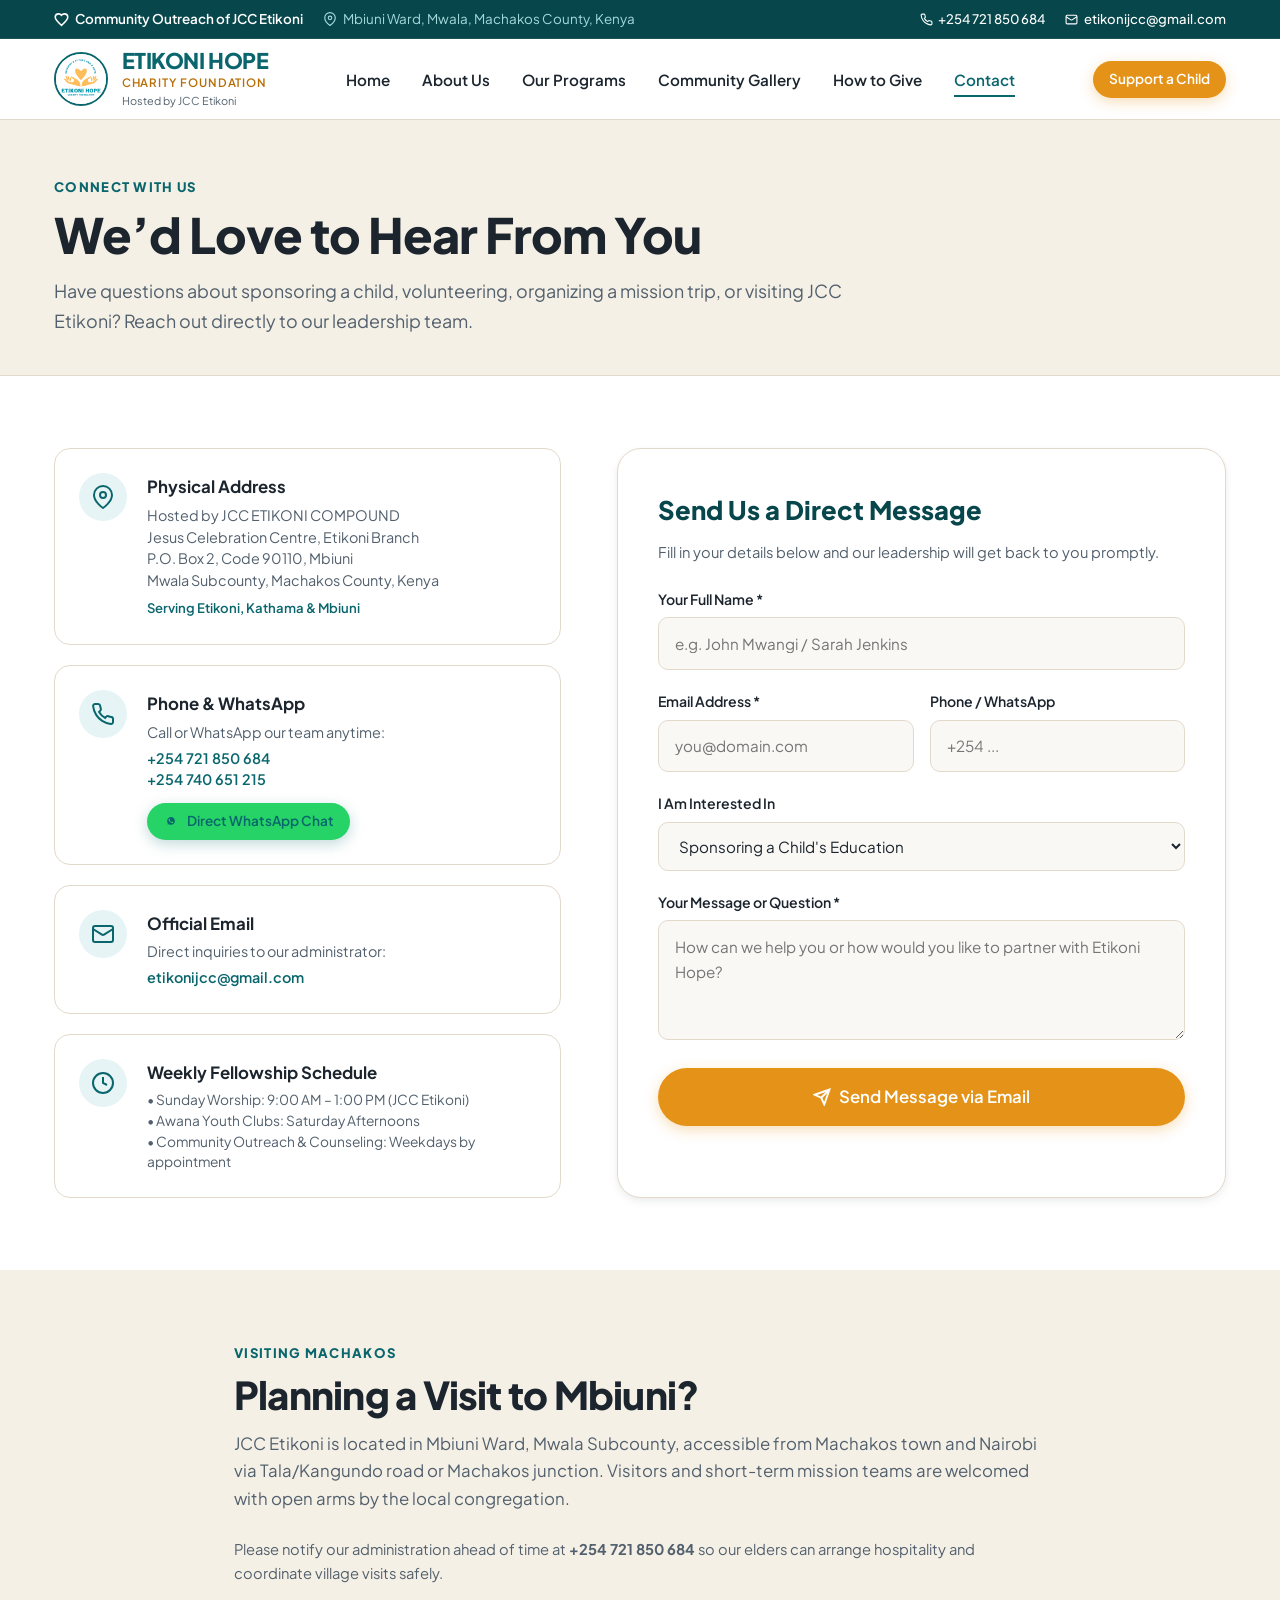
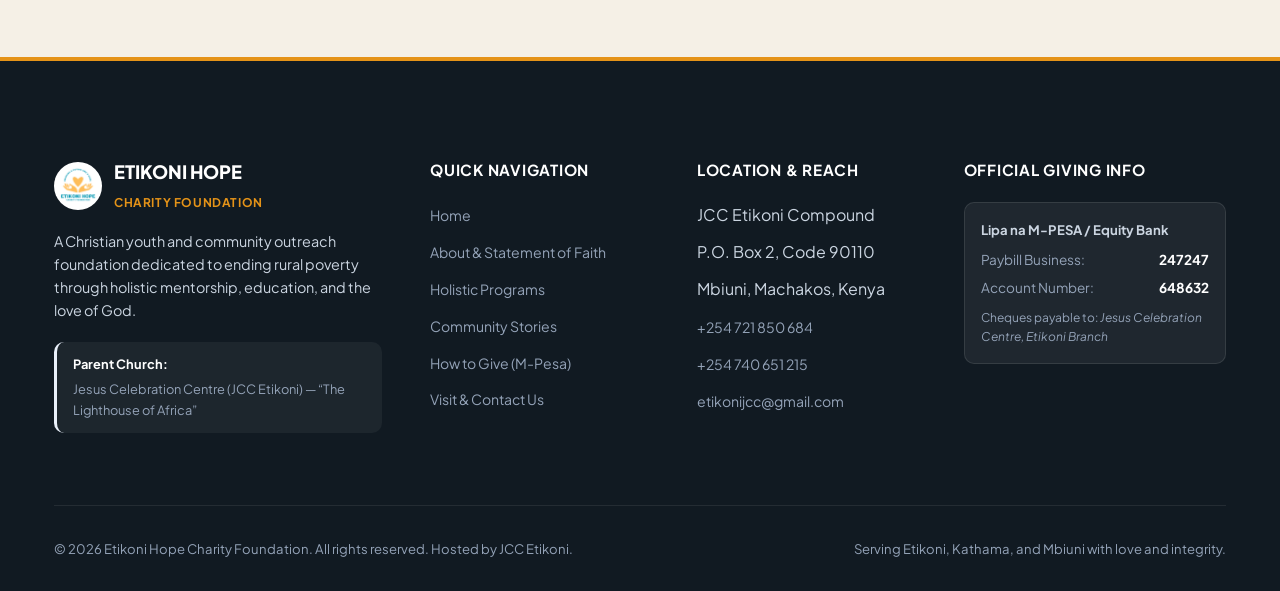
==== contact.html @ 02f0107c "Initial complete static website for Etikoni Hope Charity Foundation" ====
<!DOCTYPE html>
<html lang="en">
<head>
  <meta charset="UTF-8">
  <meta name="viewport" content="width=device-width, initial-scale=1.0">
  <title>Contact & Visit Us | Etikoni Hope Charity Foundation</title>
  <meta name="description" content="Get in touch with Etikoni Hope Charity Foundation and JCC Etikoni in Mbiuni, Machakos, Kenya. Call +254 721 850 684 or visit our church compound in Mwala.">
  <link rel="preconnect" href="https://fonts.googleapis.com">
  <link rel="preconnect" href="https://fonts.gstatic.com" crossorigin>
  <link href="https://fonts.googleapis.com/css2?family=Newsreader:ital,opsz,wght@0,6..72,400;0,6..72,600;1,6..72,400&family=Plus+Jakarta+Sans:wght@400;500;600;700;800&display=swap" rel="stylesheet">
  <link rel="stylesheet" href="assets/css/styles.css">
  <link rel="icon" type="image/jpeg" href="assets/images/logo.jpg">
</head>
<body>
  <a href="#main-content" class="skip-link">Skip to main content</a>

  <!-- Top Announcement Bar -->
  <aside class="top-notice-bar" aria-label="Quick contact and community notice">
    <div class="container top-bar-inner">
      <div class="top-bar-left">
        <span class="top-bar-tag">
          <svg width="15" height="15" viewBox="0 0 24 24" fill="none" stroke="currentColor" stroke-width="2.5"><path d="M12 21.35l-1.45-1.32C5.4 15.36 2 12.28 2 8.5 2 5.42 4.42 3 7.5 3c1.74 0 3.41.81 4.5 2.09C13.09 3.81 14.76 3 16.5 3 19.58 3 22 5.42 22 8.5c0 3.78-3.4 6.86-8.55 11.54L12 21.35z"/></svg>
          Community Outreach of JCC Etikoni
        </span>
        <span class="top-bar-location">
          <svg width="14" height="14" viewBox="0 0 24 24" fill="none" stroke="currentColor" stroke-width="2"><path d="M21 10c0 7-9 13-9 13s-9-6-9-13a9 9 0 0 1 18 0z"/><circle cx="12" cy="10" r="3"/></svg>
          Mbiuni Ward, Mwala, Machakos County, Kenya
        </span>
      </div>
      <div class="top-bar-contacts">
        <a href="tel:+254721850684" class="top-contact-link">
          <svg width="13" height="13" viewBox="0 0 24 24" fill="none" stroke="currentColor" stroke-width="2"><path d="M22 16.92v3a2 2 0 0 1-2.18 2 19.79 19.79 0 0 1-8.63-3.07 19.5 19.5 0 0 1-6-6 19.79 19.79 0 0 1-3.07-8.67A2 2 0 0 1 4.11 2h3a2 2 0 0 1 2 1.72 12.84 12.84 0 0 0 .7 2.81 2 2 0 0 1-.45 2.11L8.09 9.91a16 16 0 0 0 6 6l1.27-1.27a2 2 0 0 1 2.11-.45 12.84 12.84 0 0 0 2.81.7A2 2 0 0 1 22 16.92z"/></svg>
          +254 721 850 684
        </a>
        <a href="mailto:etikonijcc@gmail.com" class="top-contact-link">
          <svg width="13" height="13" viewBox="0 0 24 24" fill="none" stroke="currentColor" stroke-width="2"><rect x="2" y="4" width="20" height="16" rx="2"/><path d="m22 7-8.97 5.7a1.94 1.94 0 0 1-2.06 0L2 7"/></svg>
          etikonijcc@gmail.com
        </a>
      </div>
    </div>
  </aside>

  <!-- Main Navigation -->
  <header class="site-header">
    <div class="container nav-container">
      <a href="index.html" class="brand-wrapper" aria-label="Etikoni Hope Home">
        <img src="assets/images/logo.jpg" alt="Etikoni Hope Charity Foundation Logo" class="brand-logo-img">
        <div class="brand-text-block">
          <span class="brand-name">Etikoni Hope</span>
          <span class="brand-tagline">Charity Foundation</span>
          <span class="brand-subchurch">Hosted by JCC Etikoni</span>
        </div>
      </a>

      <nav class="nav-menu" aria-label="Main Navigation">
        <a href="index.html" class="nav-link">Home</a>
        <a href="about.html" class="nav-link">About Us</a>
        <a href="programs.html" class="nav-link">Our Programs</a>
        <a href="gallery.html" class="nav-link">Community Gallery</a>
        <a href="donate.html" class="nav-link">How to Give</a>
        <a href="contact.html" class="nav-link active">Contact</a>
      </nav>

      <div class="nav-actions">
        <a href="donate.html" class="btn btn-accent btn-sm">Support a Child</a>
        <button class="mobile-toggle" aria-expanded="false" aria-label="Toggle navigation menu">
          <svg width="24" height="24" viewBox="0 0 24 24" fill="none" stroke="currentColor" stroke-width="2.5" stroke-linecap="round"><line x1="3" y1="12" x2="21" y2="12"></line><line x1="3" y1="6" x2="21" y2="6"></line><line x1="3" y1="18" x2="21" y2="18"></line></svg>
        </button>
      </div>
    </div>
  </header>

  <main id="main-content">
    <section class="section section-bg-warm" style="padding: 3.5rem 0 2.5rem; border-bottom: 1px solid var(--color-border);">
      <div class="container">
        <span class="section-subtitle">Connect With Us</span>
        <h1 class="section-title" style="font-size:clamp(2.2rem, 3.8vw, 3.2rem);">
          We’d Love to Hear From You
        </h1>
        <p class="section-description" style="max-width: 820px; font-size:1.12rem;">
          Have questions about sponsoring a child, volunteering, organizing a mission trip, or visiting JCC Etikoni? Reach out directly to our leadership team.
        </p>
      </div>
    </section>

    <!-- Contact Info & Form Grid -->
    <section class="section section-bg-white">
      <div class="container">
        <div class="contact-layout-grid">
          <div class="contact-card-list">
            <div class="contact-info-card">
              <div class="contact-icon-bubble">
                <svg width="24" height="24" viewBox="0 0 24 24" fill="none" stroke="currentColor" stroke-width="2"><path d="M21 10c0 7-9 13-9 13s-9-6-9-13a9 9 0 0 1 18 0z"/><circle cx="12" cy="10" r="3"/></svg>
              </div>
              <div>
                <strong>Physical Address</strong>
                <p>
                  Hosted by JCC ETIKONI COMPOUND<br>
                  Jesus Celebration Centre, Etikoni Branch<br>
                  P.O. Box 2, Code 90110, Mbiuni<br>
                  Mwala Subcounty, Machakos County, Kenya
                </p>
                <span style="font-size:0.82rem; color:var(--color-primary); font-weight:600; display:inline-block; margin-top:0.35rem;">
                  Serving Etikoni, Kathama & Mbiuni
                </span>
              </div>
            </div>

            <div class="contact-info-card">
              <div class="contact-icon-bubble">
                <svg width="24" height="24" viewBox="0 0 24 24" fill="none" stroke="currentColor" stroke-width="2"><path d="M22 16.92v3a2 2 0 0 1-2.18 2 19.79 19.79 0 0 1-8.63-3.07 19.5 19.5 0 0 1-6-6 19.79 19.79 0 0 1-3.07-8.67A2 2 0 0 1 4.11 2h3a2 2 0 0 1 2 1.72 12.84 12.84 0 0 0 .7 2.81 2 2 0 0 1-.45 2.11L8.09 9.91a16 16 0 0 0 6 6l1.27-1.27a2 2 0 0 1 2.11-.45 12.84 12.84 0 0 0 2.81.7A2 2 0 0 1 22 16.92z"/></svg>
              </div>
              <div>
                <strong>Phone & WhatsApp</strong>
                <p>Call or WhatsApp our team anytime:</p>
                <p style="margin-top:0.25rem;">
                  <a href="tel:+254721850684">+254 721 850 684</a><br>
                  <a href="tel:+254740651215">+254 740 651 215</a>
                </p>
                <div style="margin-top:0.75rem;">
                  <a href="https://wa.me/254721850684?text=Hello%20Etikoni%20Hope%2C%20I%20would%20like%20to%20learn%20more%20about%20your%20community%20programs." target="_blank" rel="noopener noreferrer" class="btn btn-primary btn-sm" style="background:#25D366; border-color:#25D366;">
                    <svg width="16" height="16" viewBox="0 0 24 24" fill="currentColor"><path d="M12.031 6.172c-3.181 0-5.767 2.586-5.768 5.766-.001 1.298.38 2.27 1.019 3.287l-.582 2.128 2.182-.573c.978.58 1.911.928 3.145.929 3.178 0 5.767-2.587 5.768-5.766.001-3.187-2.575-5.77-5.764-5.771zm3.392 8.244c-.144.405-.837.774-1.17.824-.312.045-.694.062-2.125-.536-1.748-.73-2.883-2.508-2.97-2.624-.088-.115-.708-.941-.708-1.795 0-.854.448-1.274.607-1.448.16-.175.348-.219.465-.219.116 0 .233.001.335.006.107.005.25-.041.391.298.144.348.494 1.202.537 1.29.044.088.073.19.015.305-.058.115-.088.19-.175.29-.088.102-.185.228-.264.306-.088.088-.18.184-.078.36.103.175.457.755.981 1.222.674.601 1.242.787 1.417.874.175.088.277.073.38-.044.102-.116.438-.51.554-.686.117-.175.234-.146.395-.088.16.058 1.02.481 1.196.568.175.088.291.131.335.205.044.072.044.42-.1.825z"/></svg>
                    Direct WhatsApp Chat
                  </a>
                </div>
              </div>
            </div>

            <div class="contact-info-card">
              <div class="contact-icon-bubble">
                <svg width="24" height="24" viewBox="0 0 24 24" fill="none" stroke="currentColor" stroke-width="2"><rect x="2" y="4" width="20" height="16" rx="2"/><path d="m22 7-8.97 5.7a1.94 1.94 0 0 1-2.06 0L2 7"/></svg>
              </div>
              <div>
                <strong>Official Email</strong>
                <p>Direct inquiries to our administrator:</p>
                <p style="margin-top:0.25rem;">
                  <a href="mailto:etikonijcc@gmail.com">etikonijcc@gmail.com</a>
                </p>
              </div>
            </div>

            <div class="contact-info-card">
              <div class="contact-icon-bubble">
                <svg width="24" height="24" viewBox="0 0 24 24" fill="none" stroke="currentColor" stroke-width="2"><circle cx="12" cy="12" r="10"/><polyline points="12 6 12 12 16 14"/></svg>
              </div>
              <div>
                <strong>Weekly Fellowship Schedule</strong>
                <p style="font-size:0.86rem; color:var(--color-text-muted);">
                  • Sunday Worship: 9:00 AM – 1:00 PM (JCC Etikoni)<br>
                  • Awana Youth Clubs: Saturday Afternoons<br>
                  • Community Outreach & Counseling: Weekdays by appointment
                </p>
              </div>
            </div>
          </div>

          <div class="contact-form-box">
            <h2 style="font-size:1.6rem; font-weight:800; color:var(--color-primary-dark); margin-bottom:0.5rem;">
              Send Us a Direct Message
            </h2>
            <p style="font-size:0.92rem; color:var(--color-text-muted); margin-bottom:1.5rem;">
              Fill in your details below and our leadership will get back to you promptly.
            </p>

            <form action="mailto:etikonijcc@gmail.com" method="POST" enctype="text/plain">
              <div class="form-group">
                <label for="contact-name" class="form-label">Your Full Name *</label>
                <input type="text" id="contact-name" name="name" class="form-input" placeholder="e.g. John Mwangi / Sarah Jenkins" required>
              </div>

              <div class="form-group" style="display:grid; grid-template-columns:1fr 1fr; gap:1rem;">
                <div>
                  <label for="contact-email" class="form-label">Email Address *</label>
                  <input type="email" id="contact-email" name="email" class="form-input" placeholder="you@domain.com" required>
                </div>
                <div>
                  <label for="contact-phone" class="form-label">Phone / WhatsApp</label>
                  <input type="tel" id="contact-phone" name="phone" class="form-input" placeholder="+254 ...">
                </div>
              </div>

              <div class="form-group">
                <label for="contact-interest" class="form-label">I Am Interested In</label>
                <select id="contact-interest" name="interest" class="form-select">
                  <option value="Sponsoring a Child">Sponsoring a Child's Education</option>
                  <option value="Volunteering">Volunteering / Mentorship</option>
                  <option value="Church Partnership">Church / Mission Partnership</option>
                  <option value="Food & Health Relief">Food Relief & Healthcare Support</option>
                  <option value="General Inquiry">General Inquiry</option>
                </select>
              </div>

              <div class="form-group">
                <label for="contact-message" class="form-label">Your Message or Question *</label>
                <textarea id="contact-message" name="message" class="form-textarea" placeholder="How can we help you or how would you like to partner with Etikoni Hope?" required></textarea>
              </div>

              <button type="submit" class="btn btn-accent btn-lg" style="width:100%;">
                <svg width="18" height="18" viewBox="0 0 24 24" fill="none" stroke="currentColor" stroke-width="2.5"><line x1="22" y1="2" x2="11" y2="13"></line><polygon points="22 2 15 22 11 13 2 9 22 2"></polygon></svg>
                Send Message via Email
              </button>
            </form>
          </div>
        </div>
      </div>
    </section>

    <section class="section section-bg-warm">
      <div class="container container-narrow text-center">
        <span class="section-subtitle">Visiting Machakos</span>
        <h2 class="section-title">Planning a Visit to Mbiuni?</h2>
        <p class="section-description" style="margin-bottom:1.5rem;">
          JCC Etikoni is located in Mbiuni Ward, Mwala Subcounty, accessible from Machakos town and Nairobi via Tala/Kangundo road or Machakos junction. Visitors and short-term mission teams are welcomed with open arms by the local congregation.
        </p>
        <p style="font-size:0.92rem; color:var(--color-text-muted);">
          Please notify our administration ahead of time at <strong>+254 721 850 684</strong> so our elders can arrange hospitality and coordinate village visits safely.
        </p>
      </div>
    </section>
  </main>

  <footer class="site-footer">
    <div class="container">
      <div class="footer-grid">
        <div class="footer-brand">
          <div style="display:flex; align-items:center; gap:0.75rem; margin-bottom:1rem;">
            <img src="assets/images/logo.jpg" alt="Etikoni Hope" style="width:48px; height:48px; border-radius:50%; background:#fff; padding:2px;">
            <div>
              <h4 style="margin:0; font-size:1.15rem; color:#fff;">Etikoni Hope</h4>
              <span style="font-size:0.75rem; color:var(--color-accent); text-transform:uppercase; letter-spacing:0.05em; font-weight:700;">Charity Foundation</span>
            </div>
          </div>
          <p>
            A Christian youth and community outreach foundation dedicated to ending rural poverty through holistic mentorship, education, and the love of God.
          </p>
          <div class="footer-church-note">
            <strong>Parent Church:</strong>
            Jesus Celebration Centre (JCC Etikoni) — “The Lighthouse of Africa”
          </div>
        </div>

        <div class="footer-col">
          <h5>Quick Navigation</h5>
          <ul class="footer-links">
            <li><a href="index.html">Home</a></li>
            <li><a href="about.html">About & Statement of Faith</a></li>
            <li><a href="programs.html">Holistic Programs</a></li>
            <li><a href="gallery.html">Community Stories</a></li>
            <li><a href="donate.html">How to Give (M-Pesa)</a></li>
            <li><a href="contact.html">Visit & Contact Us</a></li>
          </ul>
        </div>

        <div class="footer-col">
          <h5>Location & Reach</h5>
          <ul class="footer-links">
            <li><span style="color:#cbd5e1;">JCC Etikoni Compound</span></li>
            <li><span style="color:#cbd5e1;">P.O. Box 2, Code 90110</span></li>
            <li><span style="color:#cbd5e1;">Mbiuni, Machakos, Kenya</span></li>
            <li style="margin-top:0.75rem;"><a href="tel:+254721850684">+254 721 850 684</a></li>
            <li><a href="tel:+254740651215">+254 740 651 215</a></li>
            <li><a href="mailto:etikonijcc@gmail.com">etikonijcc@gmail.com</a></li>
          </ul>
        </div>

        <div class="footer-col">
          <h5>Official Giving Info</h5>
          <div class="footer-paybill-widget">
            <p><strong>Lipa na M-PESA / Equity Bank</strong></p>
            <div class="footer-paybill-row">
              <span>Paybill Business:</span>
              <strong>247247</strong>
            </div>
            <div class="footer-paybill-row">
              <span>Account Number:</span>
              <strong>648632</strong>
            </div>
            <p style="font-size:0.75rem; color:#94a3b8; margin-top:0.5rem; margin-bottom:0;">
              Cheques payable to: <em>Jesus Celebration Centre, Etikoni Branch</em>
            </p>
          </div>
        </div>
      </div>

      <div class="footer-bottom">
        <p>&copy; 2026 Etikoni Hope Charity Foundation. All rights reserved. Hosted by JCC Etikoni.</p>
        <p>Serving Etikoni, Kathama, and Mbiuni with love and integrity.</p>
      </div>
    </div>
  </footer>

  <script src="assets/js/main.js"></script>
</body>
</html>
---- assets/css/styles.css ----
/* ==========================================================================
   Etikoni Hope Charity Foundation - Official Stylesheet
   Rooted in community, faith, and authentic human impact
   ========================================================================== */

:root {
  /* Brand Palette - Derived from Etikoni Hope & JCC Logos */
  --color-primary: #0a666d;
  --color-primary-dark: #07474c;
  --color-primary-light: #12828a;
  --color-primary-subtle: #e6f4f5;

  --color-accent: #e59318;
  --color-accent-dark: #b86e06;
  --color-accent-light: #fef3c7;
  --color-accent-hover: #cf7c08;

  --color-church-blue: #1b4d89;
  --color-church-blue-dark: #12345e;
  --color-church-blue-light: #eaf1fb;

  --color-earth-red: #c2410c;
  --color-earth-green: #15803d;
  --color-earth-green-light: #dcfce7;

  /* Neutrals & Surfaces */
  --color-bg: #faf8f5;
  --color-surface: #ffffff;
  --color-surface-warm: #f5f0e6;
  --color-surface-hover: #f0e9dc;
  --color-border: #e3d9cb;
  --color-border-light: #efe7db;

  /* Typography Colors */
  --color-text-main: #1c252e;
  --color-text-muted: #52606d;
  --color-text-light: #7b8a99;
  --color-text-inverse: #ffffff;

  /* Typography System */
  --font-sans: 'Plus Jakarta Sans', system-ui, -apple-system, BlinkMacSystemFont, 'Segoe UI', Roboto, Helvetica, Arial, sans-serif;
  --font-serif: 'Newsreader', Georgia, Cambria, 'Times New Roman', serif;

  /* Spacing Scale */
  --space-xs: 0.25rem;
  --space-sm: 0.5rem;
  --space-md: 1rem;
  --space-lg: 1.5rem;
  --space-xl: 2rem;
  --space-2xl: 3rem;
  --space-3xl: 4.5rem;
  --space-4xl: 6rem;

  /* Border Radius */
  --radius-sm: 0.375rem;
  --radius-md: 0.625rem;
  --radius-lg: 1rem;
  --radius-xl: 1.5rem;
  --radius-full: 9999px;

  /* Elevation Shadows */
  --shadow-sm: 0 1px 2px rgba(28, 37, 46, 0.05);
  --shadow-md: 0 4px 12px -2px rgba(28, 37, 46, 0.08), 0 2px 6px -1px rgba(28, 37, 46, 0.04);
  --shadow-lg: 0 12px 24px -4px rgba(28, 37, 46, 0.1), 0 4px 10px -2px rgba(28, 37, 46, 0.05);
  --shadow-xl: 0 20px 32px -6px rgba(28, 37, 46, 0.12), 0 8px 16px -4px rgba(28, 37, 46, 0.06);

  /* Transitions */
  --transition-fast: 150ms cubic-bezier(0.4, 0, 0.2, 1);
  --transition-base: 250ms cubic-bezier(0.4, 0, 0.2, 1);
  --transition-smooth: 350ms cubic-bezier(0.16, 1, 0.3, 1);
}

/* Reset & Base Styles */
*, *::before, *::after {
  box-sizing: border-box;
  margin: 0;
  padding: 0;
}

html {
  font-size: 16px;
  scroll-behavior: smooth;
  -webkit-font-smoothing: antialiased;
  -moz-osx-font-smoothing: grayscale;
}

body {
  font-family: var(--font-sans);
  background-color: var(--color-bg);
  color: var(--color-text-main);
  line-height: 1.65;
  overflow-x: hidden;
  display: flex;
  flex-direction: column;
  min-height: 100vh;
}

img, picture, video, svg {
  display: block;
  max-width: 100%;
}

a {
  color: inherit;
  text-decoration: none;
  transition: color var(--transition-fast);
}

button, input, textarea, select {
  font: inherit;
  color: inherit;
}

button {
  cursor: pointer;
  border: none;
  background: none;
}

ul, ol {
  list-style: none;
}

/* Skip link for accessibility */
.skip-link {
  position: absolute;
  top: -100px;
  left: 1rem;
  background: var(--color-primary-dark);
  color: #fff;
  padding: 0.75rem 1.25rem;
  z-index: 9999;
  border-radius: var(--radius-sm);
  font-weight: 600;
  transition: top var(--transition-fast);
}
.skip-link:focus {
  top: 1rem;
}

/* Container */
.container {
  width: 100%;
  max-width: 1220px;
  margin-left: auto;
  margin-right: auto;
  padding-left: 1.5rem;
  padding-right: 1.5rem;
}

.container-narrow {
  max-width: 860px;
}

.container-wide {
  max-width: 1360px;
}

/* Header & Top Bar */
.top-notice-bar {
  background: var(--color-primary-dark);
  color: #d1ecee;
  font-size: 0.84rem;
  padding: 0.5rem 0;
  border-bottom: 1px solid rgba(255, 255, 255, 0.08);
}

.top-bar-inner {
  display: flex;
  justify-content: space-between;
  align-items: center;
  flex-wrap: wrap;
  gap: 0.75rem;
}

.top-bar-left {
  display: flex;
  align-items: center;
  gap: 1.25rem;
  flex-wrap: wrap;
}

.top-bar-tag {
  display: inline-flex;
  align-items: center;
  gap: 0.4rem;
  color: #fff;
  font-weight: 600;
}

.top-bar-location {
  display: inline-flex;
  align-items: center;
  gap: 0.35rem;
  color: #a4d9dc;
}

.top-bar-contacts {
  display: flex;
  align-items: center;
  gap: 1.25rem;
}

.top-contact-link {
  display: inline-flex;
  align-items: center;
  gap: 0.35rem;
  color: #fff;
  font-weight: 500;
  font-size: 0.82rem;
}
.top-contact-link:hover {
  color: var(--color-accent);
}

/* Main Navigation */
.site-header {
  position: sticky;
  top: 0;
  z-index: 1000;
  background: rgba(255, 255, 255, 0.96);
  backdrop-filter: blur(12px);
  -webkit-backdrop-filter: blur(12px);
  border-bottom: 1px solid var(--color-border);
  transition: all var(--transition-base);
}

.site-header.is-scrolled {
  box-shadow: var(--shadow-md);
}

.nav-container {
  display: flex;
  align-items: center;
  justify-content: space-between;
  height: 80px;
}

.brand-wrapper {
  display: flex;
  align-items: center;
  gap: 0.85rem;
  text-decoration: none;
}

.brand-logo-img {
  width: 54px;
  height: 54px;
  border-radius: 50%;
  object-fit: cover;
  border: 2px solid var(--color-primary);
  background: #fff;
}

.brand-text-block {
  display: flex;
  flex-direction: column;
}

.brand-name {
  font-size: 1.35rem;
  font-weight: 800;
  letter-spacing: -0.02em;
  color: var(--color-primary);
  line-height: 1.1;
  text-transform: uppercase;
}

.brand-tagline {
  font-size: 0.72rem;
  font-weight: 600;
  text-transform: uppercase;
  letter-spacing: 0.08em;
  color: var(--color-accent-dark);
}

.brand-subchurch {
  font-size: 0.68rem;
  color: var(--color-text-muted);
}

/* Nav links */
.nav-menu {
  display: flex;
  align-items: center;
  gap: 2rem;
}

.nav-link {
  font-size: 0.95rem;
  font-weight: 600;
  color: var(--color-text-main);
  position: relative;
  padding: 0.35rem 0;
  transition: color var(--transition-fast);
}

.nav-link::after {
  content: '';
  position: absolute;
  bottom: 0;
  left: 0;
  width: 0;
  height: 2px;
  background-color: var(--color-primary);
  transition: width var(--transition-base);
}

.nav-link:hover,
.nav-link.active {
  color: var(--color-primary);
}

.nav-link.active::after {
  width: 100%;
}

.nav-actions {
  display: flex;
  align-items: center;
  gap: 1rem;
}

.mobile-toggle {
  display: none;
  width: 44px;
  height: 44px;
  border-radius: var(--radius-sm);
  align-items: center;
  justify-content: center;
  color: var(--color-text-main);
  background: var(--color-surface-warm);
}

/* Buttons */
.btn {
  display: inline-flex;
  align-items: center;
  justify-content: center;
  gap: 0.5rem;
  padding: 0.75rem 1.5rem;
  font-size: 0.95rem;
  font-weight: 600;
  border-radius: var(--radius-full);
  transition: all var(--transition-fast);
  text-align: center;
  white-space: nowrap;
}

.btn-primary {
  background: var(--color-primary);
  color: #ffffff;
  box-shadow: 0 4px 14px rgba(10, 102, 109, 0.25);
}
.btn-primary:hover {
  background: var(--color-primary-dark);
  transform: translateY(-1px);
  box-shadow: 0 6px 18px rgba(10, 102, 109, 0.32);
  color: #fff;
}

.btn-accent {
  background: var(--color-accent);
  color: #ffffff;
  box-shadow: 0 4px 14px rgba(229, 147, 24, 0.3);
}
.btn-accent:hover {
  background: var(--color-accent-dark);
  transform: translateY(-1px);
  box-shadow: 0 6px 18px rgba(229, 147, 24, 0.4);
  color: #fff;
}

.btn-secondary {
  background: var(--color-surface-warm);
  color: var(--color-text-main);
  border: 1px solid var(--color-border);
}
.btn-secondary:hover {
  background: var(--color-surface-hover);
  border-color: var(--color-text-muted);
}

.btn-outline-white {
  background: transparent;
  color: #ffffff;
  border: 2px solid rgba(255, 255, 255, 0.6);
}
.btn-outline-white:hover {
  background: #ffffff;
  color: var(--color-primary-dark);
  border-color: #ffffff;
}

.btn-sm {
  padding: 0.45rem 1rem;
  font-size: 0.85rem;
}

.btn-lg {
  padding: 0.95rem 2rem;
  font-size: 1.05rem;
}

/* Paybill Fast Badge Pill */
.paybill-pill {
  display: inline-flex;
  align-items: center;
  gap: 0.5rem;
  background: #fff;
  border: 1px solid #e2d7c5;
  border-radius: var(--radius-full);
  padding: 0.35rem 0.85rem;
  font-size: 0.82rem;
  box-shadow: var(--shadow-sm);
}

.paybill-pill strong {
  color: var(--color-primary-dark);
  font-weight: 700;
}

.badge-tag {
  display: inline-flex;
  align-items: center;
  gap: 0.35rem;
  padding: 0.3rem 0.75rem;
  background: var(--color-primary-subtle);
  color: var(--color-primary-dark);
  font-size: 0.78rem;
  font-weight: 700;
  text-transform: uppercase;
  letter-spacing: 0.05em;
  border-radius: var(--radius-full);
}

.badge-tag-amber {
  background: var(--color-accent-light);
  color: var(--color-accent-dark);
}

.badge-tag-blue {
  background: var(--color-church-blue-light);
  color: var(--color-church-blue);
}

/* Hero Section */
.hero-section {
  position: relative;
  background: linear-gradient(135deg, #f8f6f0 0%, #eee8db 100%);
  padding: var(--space-3xl) 0 var(--space-4xl);
  overflow: hidden;
  border-bottom: 1px solid var(--color-border);
}

.hero-grid {
  display: grid;
  grid-template-columns: 1.15fr 0.85fr;
  align-items: center;
  gap: 3.5rem;
}

.hero-church-affiliation {
  display: inline-flex;
  align-items: center;
  gap: 0.75rem;
  background: rgba(255, 255, 255, 0.85);
  border: 1px solid var(--color-border);
  padding: 0.4rem 0.9rem;
  border-radius: var(--radius-full);
  margin-bottom: 1.5rem;
  font-size: 0.85rem;
  font-weight: 600;
  color: var(--color-church-blue);
}

.hero-church-affiliation img {
  width: 22px;
  height: 22px;
  border-radius: 50%;
}

.hero-title {
  font-size: clamp(2.3rem, 4.2vw, 3.5rem);
  font-weight: 800;
  line-height: 1.15;
  color: var(--color-primary-dark);
  letter-spacing: -0.025em;
  margin-bottom: 1.25rem;
}

.hero-title .highlight {
  color: var(--color-accent-dark);
  position: relative;
  display: inline-block;
}

.hero-lead {
  font-size: 1.18rem;
  color: var(--color-text-muted);
  line-height: 1.7;
  margin-bottom: 1.75rem;
}

.scripture-banner {
  background: var(--color-surface);
  border-left: 4px solid var(--color-accent);
  padding: 1rem 1.25rem;
  border-radius: 0 var(--radius-md) var(--radius-md) 0;
  box-shadow: var(--shadow-sm);
  margin-bottom: 2rem;
}

.scripture-text {
  font-family: var(--font-serif);
  font-size: 1.05rem;
  font-style: italic;
  color: #2c3a47;
  line-height: 1.6;
}

.scripture-ref {
  display: block;
  margin-top: 0.4rem;
  font-size: 0.82rem;
  font-weight: 700;
  color: var(--color-accent-dark);
  text-transform: uppercase;
  letter-spacing: 0.05em;
  font-style: normal;
}

.hero-cta-group {
  display: flex;
  flex-wrap: wrap;
  align-items: center;
  gap: 1rem;
  margin-bottom: 2.25rem;
}

.hero-meta-points {
  display: flex;
  flex-wrap: wrap;
  gap: 1.75rem;
  padding-top: 1.5rem;
  border-top: 1px solid var(--color-border);
}

.meta-item {
  display: flex;
  align-items: center;
  gap: 0.5rem;
  font-size: 0.88rem;
  color: var(--color-text-muted);
  font-weight: 500;
}

.meta-item svg {
  color: var(--color-primary);
  flex-shrink: 0;
}

/* Hero Media Mosaic */
.hero-media-wrapper {
  position: relative;
}

.hero-media-card {
  position: relative;
  border-radius: var(--radius-xl);
  overflow: hidden;
  box-shadow: var(--shadow-xl);
  border: 4px solid #ffffff;
  background: #ffffff;
}

.hero-media-card img {
  width: 100%;
  height: 440px;
  object-fit: cover;
  transition: transform var(--transition-smooth);
}

.hero-media-caption {
  position: absolute;
  bottom: 0;
  left: 0;
  right: 0;
  background: linear-gradient(to top, rgba(7, 71, 76, 0.95) 0%, rgba(7, 71, 76, 0.6) 70%, transparent 100%);
  color: #fff;
  padding: 1.75rem 1.25rem 1.25rem;
}

.caption-label {
  font-size: 0.72rem;
  text-transform: uppercase;
  letter-spacing: 0.08em;
  color: var(--color-accent-light);
  font-weight: 700;
}

.caption-title {
  font-size: 1.05rem;
  font-weight: 700;
  margin-top: 0.15rem;
}

.caption-place {
  font-size: 0.82rem;
  color: #d1ecee;
}

.hero-floating-stat {
  position: absolute;
  bottom: -1.5rem;
  left: -1.5rem;
  background: #ffffff;
  border-radius: var(--radius-lg);
  padding: 1rem 1.25rem;
  box-shadow: var(--shadow-lg);
  border: 1px solid var(--color-border);
  display: flex;
  align-items: center;
  gap: 0.85rem;
  z-index: 2;
  max-width: 240px;
}

.floating-stat-icon {
  width: 44px;
  height: 44px;
  border-radius: 50%;
  background: var(--color-accent-light);
  color: var(--color-accent-dark);
  display: flex;
  align-items: center;
  justify-content: center;
  flex-shrink: 0;
}

.floating-stat-content strong {
  display: block;
  font-size: 1.15rem;
  font-weight: 800;
  color: var(--color-text-main);
  line-height: 1.1;
}

.floating-stat-content span {
  font-size: 0.76rem;
  color: var(--color-text-muted);
  line-height: 1.2;
}

/* Paybill Fast Banner */
.paybill-action-strip {
  background: var(--color-primary-dark);
  color: #ffffff;
  padding: 1.5rem 0;
  border-bottom: 2px solid var(--color-accent);
}

.paybill-strip-inner {
  display: flex;
  align-items: center;
  justify-content: space-between;
  flex-wrap: wrap;
  gap: 1.25rem;
}

.paybill-lead-info {
  display: flex;
  align-items: center;
  gap: 1rem;
}

.paybill-tag-icon {
  width: 48px;
  height: 48px;
  border-radius: 50%;
  background: rgba(255, 255, 255, 0.12);
  display: flex;
  align-items: center;
  justify-content: center;
  color: var(--color-accent);
}

.paybill-lead-info h3 {
  font-size: 1.15rem;
  font-weight: 700;
  color: #ffffff;
}

.paybill-lead-info p {
  font-size: 0.86rem;
  color: #c2e5e8;
}

.paybill-data-boxes {
  display: flex;
  align-items: center;
  gap: 1rem;
  flex-wrap: wrap;
}

.paybill-box {
  background: rgba(255, 255, 255, 0.08);
  border: 1px solid rgba(255, 255, 255, 0.16);
  padding: 0.6rem 1rem;
  border-radius: var(--radius-md);
  display: flex;
  align-items: center;
  gap: 0.75rem;
}

.paybill-box span {
  font-size: 0.74rem;
  text-transform: uppercase;
  letter-spacing: 0.06em;
  color: #a4d9dc;
  display: block;
}

.paybill-box strong {
  font-size: 1.15rem;
  font-weight: 800;
  letter-spacing: 0.04em;
  color: #ffffff;
}

.copy-btn {
  background: rgba(255, 255, 255, 0.15);
  border: none;
  color: #fff;
  padding: 0.35rem 0.6rem;
  border-radius: var(--radius-sm);
  font-size: 0.75rem;
  font-weight: 600;
  display: inline-flex;
  align-items: center;
  gap: 0.25rem;
  transition: all var(--transition-fast);
}

.copy-btn:hover {
  background: var(--color-accent);
  color: #fff;
}

/* Section Common Styling */
.section {
  padding: var(--space-3xl) 0;
  position: relative;
}

.section-bg-warm {
  background-color: var(--color-surface-warm);
}

.section-bg-white {
  background-color: #ffffff;
}

.section-bg-dark {
  background-color: var(--color-primary-dark);
  color: #ffffff;
}

.section-header {
  margin-bottom: var(--space-2xl);
}

.section-header.text-center {
  text-align: center;
  max-width: 780px;
  margin-left: auto;
  margin-right: auto;
}

.section-subtitle {
  font-size: 0.82rem;
  font-weight: 800;
  text-transform: uppercase;
  letter-spacing: 0.1em;
  color: var(--color-primary);
  margin-bottom: 0.5rem;
  display: block;
}

.section-header.text-center .section-subtitle {
  color: var(--color-primary);
}

.section-bg-dark .section-subtitle {
  color: var(--color-accent);
}

.section-title {
  font-size: clamp(1.8rem, 3vw, 2.5rem);
  font-weight: 800;
  color: var(--color-text-main);
  line-height: 1.2;
  letter-spacing: -0.02em;
}

.section-bg-dark .section-title {
  color: #ffffff;
}

.section-description {
  font-size: 1.05rem;
  color: var(--color-text-muted);
  margin-top: 0.75rem;
  line-height: 1.65;
}

.section-bg-dark .section-description {
  color: #d1ecee;
}

/* Feature Grid / Cards */
.pillar-grid {
  display: grid;
  grid-template-columns: repeat(auto-fit, minmax(260px, 1fr));
  gap: 1.75rem;
}

.pillar-card {
  background: var(--color-surface);
  border: 1px solid var(--color-border);
  border-radius: var(--radius-lg);
  padding: 2rem 1.5rem;
  transition: all var(--transition-base);
  display: flex;
  flex-direction: column;
}

.pillar-card:hover {
  transform: translateY(-4px);
  box-shadow: var(--shadow-lg);
  border-color: var(--color-primary);
}

.pillar-icon-box {
  width: 54px;
  height: 54px;
  border-radius: var(--radius-md);
  background: var(--color-primary-subtle);
  color: var(--color-primary);
  display: flex;
  align-items: center;
  justify-content: center;
  margin-bottom: 1.25rem;
}

.pillar-card:nth-child(2) .pillar-icon-box {
  background: var(--color-accent-light);
  color: var(--color-accent-dark);
}

.pillar-card:nth-child(3) .pillar-icon-box {
  background: var(--color-church-blue-light);
  color: var(--color-church-blue);
}

.pillar-card:nth-child(4) .pillar-icon-box {
  background: var(--color-earth-green-light);
  color: var(--color-earth-green);
}

.pillar-title {
  font-size: 1.25rem;
  font-weight: 700;
  color: var(--color-text-main);
  margin-bottom: 0.75rem;
}

.pillar-text {
  font-size: 0.94rem;
  color: var(--color-text-muted);
  line-height: 1.6;
  margin-bottom: 1.25rem;
  flex-grow: 1;
}

.pillar-list {
  border-top: 1px solid var(--color-border-light);
  padding-top: 1rem;
}

.pillar-list li {
  font-size: 0.85rem;
  color: var(--color-text-main);
  display: flex;
  align-items: center;
  gap: 0.5rem;
  margin-bottom: 0.4rem;
}

.pillar-list li svg {
  color: var(--color-primary);
  flex-shrink: 0;
}

/* Real Impact Spotlight / Story Feature */
.story-spotlight {
  background: #ffffff;
  border: 1px solid var(--color-border);
  border-radius: var(--radius-xl);
  overflow: hidden;
  box-shadow: var(--shadow-md);
}

.story-grid {
  display: grid;
  grid-template-columns: 1fr 1fr;
}

.story-media {
  position: relative;
  min-height: 380px;
}

.story-media img {
  width: 100%;
  height: 100%;
  object-fit: cover;
}

.story-badge {
  position: absolute;
  top: 1.25rem;
  left: 1.25rem;
  background: rgba(10, 102, 109, 0.92);
  color: #fff;
  padding: 0.35rem 0.85rem;
  border-radius: var(--radius-full);
  font-size: 0.75rem;
  font-weight: 700;
  text-transform: uppercase;
  letter-spacing: 0.05em;
  backdrop-filter: blur(4px);
}

.story-content {
  padding: 3rem 2.5rem;
  display: flex;
  flex-direction: column;
  justify-content: center;
}

.story-quote {
  font-family: var(--font-serif);
  font-size: 1.25rem;
  font-style: italic;
  color: var(--color-text-main);
  line-height: 1.6;
  margin-bottom: 1.5rem;
  position: relative;
}

.story-quote::before {
  content: '“';
  font-size: 3rem;
  color: var(--color-accent);
  position: absolute;
  left: -1.5rem;
  top: -1rem;
  opacity: 0.5;
}

.story-author {
  display: flex;
  align-items: center;
  gap: 1rem;
  margin-bottom: 1.5rem;
}

.author-details strong {
  display: block;
  font-size: 1rem;
  color: var(--color-text-main);
}

.author-details span {
  font-size: 0.84rem;
  color: var(--color-text-muted);
}

/* Ground Reality Breakdown (PDF 2 data) */
.challenges-grid {
  display: grid;
  grid-template-columns: repeat(auto-fit, minmax(320px, 1fr));
  gap: 1.75rem;
}

.challenge-card {
  background: var(--color-surface);
  border: 1px solid var(--color-border);
  border-radius: var(--radius-lg);
  padding: 1.75rem;
  position: relative;
  transition: all var(--transition-base);
}

.challenge-card:hover {
  box-shadow: var(--shadow-md);
  border-color: #d1bfa8;
}

.challenge-num {
  font-size: 0.78rem;
  font-weight: 800;
  color: var(--color-accent-dark);
  text-transform: uppercase;
  letter-spacing: 0.08em;
  margin-bottom: 0.35rem;
  display: block;
}

.challenge-title {
  font-size: 1.15rem;
  font-weight: 700;
  color: var(--color-text-main);
  margin-bottom: 0.65rem;
}

.challenge-text {
  font-size: 0.92rem;
  color: var(--color-text-muted);
  line-height: 1.6;
}

/* Transparent Criteria Section */
.criteria-list-grid {
  display: grid;
  grid-template-columns: repeat(auto-fit, minmax(300px, 1fr));
  gap: 1.25rem;
}

.criteria-item {
  display: flex;
  align-items: flex-start;
  gap: 1rem;
  background: #ffffff;
  padding: 1.25rem;
  border-radius: var(--radius-md);
  border: 1px solid var(--color-border);
}

.criteria-badge {
  width: 32px;
  height: 32px;
  border-radius: 50%;
  background: var(--color-primary-subtle);
  color: var(--color-primary);
  display: flex;
  align-items: center;
  justify-content: center;
  font-weight: 700;
  font-size: 0.85rem;
  flex-shrink: 0;
}

.criteria-content h4 {
  font-size: 0.98rem;
  font-weight: 700;
  color: var(--color-text-main);
  margin-bottom: 0.25rem;
}

.criteria-content p {
  font-size: 0.86rem;
  color: var(--color-text-muted);
  line-height: 1.5;
}

/* Church Partnership Spotlight */
.church-box {
  background: #ffffff;
  border-radius: var(--radius-xl);
  border: 1px solid var(--color-border);
  padding: 3rem;
  box-shadow: var(--shadow-md);
}

.church-box-grid {
  display: grid;
  grid-template-columns: 1fr 1.2fr;
  align-items: center;
  gap: 3rem;
}

.church-media-card {
  position: relative;
  border-radius: var(--radius-lg);
  overflow: hidden;
  box-shadow: var(--shadow-md);
  border: 3px solid #fff;
}

.church-media-card img {
  width: 100%;
  height: 360px;
  object-fit: cover;
}

.church-info-block h3 {
  font-size: 1.75rem;
  font-weight: 800;
  color: var(--color-church-blue-dark);
  margin-bottom: 1rem;
  line-height: 1.25;
}

.church-info-block p {
  font-size: 1rem;
  color: var(--color-text-muted);
  line-height: 1.7;
  margin-bottom: 1.5rem;
}

.faith-statement-cards {
  display: grid;
  grid-template-columns: repeat(auto-fit, minmax(200px, 1fr));
  gap: 1rem;
  margin-top: 1.5rem;
}

.faith-card {
  background: var(--color-surface-warm);
  border-radius: var(--radius-md);
  padding: 1rem;
  border-left: 3px solid var(--color-primary);
}

.faith-card h5 {
  font-size: 0.88rem;
  font-weight: 700;
  color: var(--color-primary-dark);
  margin-bottom: 0.25rem;
}

.faith-card p {
  font-size: 0.8rem;
  color: var(--color-text-muted);
  margin-bottom: 0.35rem;
  line-height: 1.4;
}

.faith-card span {
  font-size: 0.72rem;
  font-weight: 700;
  color: var(--color-accent-dark);
}

/* Donation Tiers & Giving Options */
.giving-grid {
  display: grid;
  grid-template-columns: repeat(auto-fit, minmax(260px, 1fr));
  gap: 1.75rem;
}

.giving-card {
  background: #ffffff;
  border: 2px solid var(--color-border);
  border-radius: var(--radius-lg);
  padding: 2.25rem 1.5rem;
  display: flex;
  flex-direction: column;
  transition: all var(--transition-base);
  position: relative;
}

.giving-card.featured {
  border-color: var(--color-accent);
  box-shadow: var(--shadow-lg);
  background: #ffffff;
}

.featured-pill {
  position: absolute;
  top: -12px;
  left: 50%;
  transform: translateX(-50%);
  background: var(--color-accent);
  color: #ffffff;
  font-size: 0.72rem;
  font-weight: 800;
  text-transform: uppercase;
  letter-spacing: 0.08em;
  padding: 0.25rem 0.85rem;
  border-radius: var(--radius-full);
}

.giving-card:hover {
  transform: translateY(-4px);
  border-color: var(--color-primary);
  box-shadow: var(--shadow-lg);
}

.giving-amount-ksh {
  font-size: 1.85rem;
  font-weight: 800;
  color: var(--color-primary-dark);
  line-height: 1.1;
  margin-bottom: 0.2rem;
}

.giving-amount-usd {
  font-size: 0.9rem;
  color: var(--color-text-muted);
  font-weight: 600;
  margin-bottom: 1rem;
}

.giving-title {
  font-size: 1.15rem;
  font-weight: 700;
  color: var(--color-text-main);
  margin-bottom: 0.75rem;
}

.giving-desc {
  font-size: 0.9rem;
  color: var(--color-text-muted);
  line-height: 1.55;
  margin-bottom: 1.5rem;
  flex-grow: 1;
}

.giving-features {
  border-top: 1px solid var(--color-border-light);
  padding-top: 1rem;
  margin-bottom: 1.5rem;
}

.giving-features li {
  font-size: 0.82rem;
  color: var(--color-text-main);
  display: flex;
  align-items: center;
  gap: 0.45rem;
  margin-bottom: 0.4rem;
}

.giving-features li svg {
  color: var(--color-earth-green);
  flex-shrink: 0;
}

/* Paybill Instruction Card */
.paybill-instruction-box {
  background: var(--color-primary-dark);
  color: #ffffff;
  border-radius: var(--radius-xl);
  padding: 3rem 2.5rem;
  box-shadow: var(--shadow-xl);
  margin-top: 3rem;
}

.paybill-steps-grid {
  display: grid;
  grid-template-columns: 1fr 1fr;
  gap: 2.5rem;
  align-items: center;
}

.paybill-details-list {
  background: rgba(255, 255, 255, 0.08);
  border: 1px solid rgba(255, 255, 255, 0.15);
  border-radius: var(--radius-lg);
  padding: 1.5rem;
}

.paybill-row {
  display: flex;
  justify-content: space-between;
  align-items: center;
  padding: 0.75rem 0;
  border-bottom: 1px solid rgba(255, 255, 255, 0.1);
}

.paybill-row:last-child {
  border-bottom: none;
}

.paybill-row-label {
  font-size: 0.85rem;
  color: #c2e5e8;
}

.paybill-row-val {
  font-size: 1.15rem;
  font-weight: 800;
  color: #ffffff;
  display: flex;
  align-items: center;
  gap: 0.5rem;
}

.step-flow {
  display: flex;
  flex-direction: column;
  gap: 1rem;
}

.step-item {
  display: flex;
  align-items: flex-start;
  gap: 1rem;
}

.step-num {
  width: 32px;
  height: 32px;
  border-radius: 50%;
  background: var(--color-accent);
  color: #ffffff;
  font-weight: 800;
  font-size: 0.88rem;
  display: flex;
  align-items: center;
  justify-content: center;
  flex-shrink: 0;
}

.step-text strong {
  display: block;
  font-size: 0.95rem;
  color: #ffffff;
}

.step-text p {
  font-size: 0.84rem;
  color: #b2dfe2;
}

/* Gallery Grid */
.gallery-grid {
  display: grid;
  grid-template-columns: repeat(auto-fill, minmax(320px, 1fr));
  gap: 1.5rem;
}

.gallery-item {
  border-radius: var(--radius-lg);
  overflow: hidden;
  background: #ffffff;
  border: 1px solid var(--color-border);
  box-shadow: var(--shadow-sm);
  transition: all var(--transition-base);
  cursor: pointer;
  display: flex;
  flex-direction: column;
}

.gallery-item:hover {
  transform: translateY(-4px);
  box-shadow: var(--shadow-lg);
  border-color: var(--color-primary);
}

.gallery-thumb-wrapper {
  position: relative;
  height: 260px;
  overflow: hidden;
  background: var(--color-surface-warm);
}

.gallery-thumb-wrapper img {
  width: 100%;
  height: 100%;
  object-fit: cover;
  transition: transform var(--transition-smooth);
}

.gallery-item:hover .gallery-thumb-wrapper img {
  transform: scale(1.05);
}

.gallery-category-pill {
  position: absolute;
  top: 1rem;
  left: 1rem;
  background: rgba(10, 102, 109, 0.9);
  color: #ffffff;
  padding: 0.25rem 0.75rem;
  border-radius: var(--radius-full);
  font-size: 0.72rem;
  font-weight: 700;
  text-transform: uppercase;
  letter-spacing: 0.05em;
  backdrop-filter: blur(4px);
}

.gallery-caption {
  padding: 1.25rem;
  flex-grow: 1;
  display: flex;
  flex-direction: column;
}

.gallery-caption h4 {
  font-size: 1.05rem;
  font-weight: 700;
  color: var(--color-text-main);
  margin-bottom: 0.35rem;
}

.gallery-caption p {
  font-size: 0.86rem;
  color: var(--color-text-muted);
  line-height: 1.5;
}

/* Lightbox Modal */
.lightbox-modal {
  position: fixed;
  top: 0;
  left: 0;
  width: 100%;
  height: 100%;
  background: rgba(10, 20, 25, 0.92);
  z-index: 2000;
  display: none;
  align-items: center;
  justify-content: center;
  padding: 2rem;
  backdrop-filter: blur(8px);
}

.lightbox-modal.is-active {
  display: flex;
}

.lightbox-content {
  max-width: 900px;
  width: 100%;
  background: #ffffff;
  border-radius: var(--radius-lg);
  overflow: hidden;
  position: relative;
  box-shadow: var(--shadow-xl);
  animation: fadeInModal 200ms ease;
}

@keyframes fadeInModal {
  from { opacity: 0; transform: scale(0.95); }
  to { opacity: 1; transform: scale(1); }
}

.lightbox-img-wrapper {
  max-height: 65vh;
  background: #000;
  display: flex;
  align-items: center;
  justify-content: center;
}

.lightbox-img-wrapper img {
  max-height: 65vh;
  max-width: 100%;
  object-fit: contain;
}

.lightbox-info {
  padding: 1.5rem;
}

.lightbox-close-btn {
  position: absolute;
  top: 1rem;
  right: 1rem;
  background: rgba(0, 0, 0, 0.6);
  color: #fff;
  width: 36px;
  height: 36px;
  border-radius: 50%;
  display: flex;
  align-items: center;
  justify-content: center;
  z-index: 10;
  border: none;
  cursor: pointer;
}

/* FAQ Accordion */
.faq-list {
  display: flex;
  flex-direction: column;
  gap: 1rem;
  max-width: 800px;
  margin: 0 auto;
}

.faq-item {
  background: #ffffff;
  border: 1px solid var(--color-border);
  border-radius: var(--radius-md);
  overflow: hidden;
  transition: border-color var(--transition-fast);
}

.faq-item.is-open {
  border-color: var(--color-primary);
}

.faq-button {
  width: 100%;
  display: flex;
  justify-content: space-between;
  align-items: center;
  padding: 1.25rem 1.5rem;
  font-size: 1.05rem;
  font-weight: 700;
  color: var(--color-text-main);
  text-align: left;
  background: none;
  border: none;
}

.faq-icon {
  width: 24px;
  height: 24px;
  color: var(--color-primary);
  transition: transform var(--transition-fast);
  flex-shrink: 0;
}

.faq-item.is-open .faq-icon {
  transform: rotate(180deg);
}

.faq-answer {
  display: none;
  padding: 0 1.5rem 1.25rem;
  font-size: 0.92rem;
  color: var(--color-text-muted);
  line-height: 1.65;
}

.faq-item.is-open .faq-answer {
  display: block;
}

/* Contact Details & Form */
.contact-layout-grid {
  display: grid;
  grid-template-columns: 1fr 1.2fr;
  gap: 3.5rem;
}

.contact-card-list {
  display: flex;
  flex-direction: column;
  gap: 1.25rem;
}

.contact-info-card {
  display: flex;
  align-items: flex-start;
  gap: 1.25rem;
  background: #ffffff;
  padding: 1.5rem;
  border-radius: var(--radius-lg);
  border: 1px solid var(--color-border);
}

.contact-icon-bubble {
  width: 48px;
  height: 48px;
  border-radius: 50%;
  background: var(--color-primary-subtle);
  color: var(--color-primary);
  display: flex;
  align-items: center;
  justify-content: center;
  flex-shrink: 0;
}

.contact-info-card strong {
  display: block;
  font-size: 1.05rem;
  font-weight: 700;
  color: var(--color-text-main);
  margin-bottom: 0.25rem;
}

.contact-info-card p {
  font-size: 0.9rem;
  color: var(--color-text-muted);
  line-height: 1.5;
}

.contact-info-card a {
  color: var(--color-primary);
  font-weight: 600;
}
.contact-info-card a:hover {
  text-decoration: underline;
}

.contact-form-box {
  background: #ffffff;
  padding: 2.5rem;
  border-radius: var(--radius-xl);
  border: 1px solid var(--color-border);
  box-shadow: var(--shadow-md);
}

.form-group {
  margin-bottom: 1.25rem;
}

.form-label {
  display: block;
  font-size: 0.88rem;
  font-weight: 600;
  color: var(--color-text-main);
  margin-bottom: 0.4rem;
}

.form-input,
.form-textarea,
.form-select {
  width: 100%;
  padding: 0.8rem 1rem;
  border-radius: var(--radius-md);
  border: 1px solid var(--color-border);
  background: var(--color-bg);
  color: var(--color-text-main);
  font-size: 0.95rem;
  transition: all var(--transition-fast);
}

.form-input:focus,
.form-textarea:focus,
.form-select:focus {
  outline: none;
  border-color: var(--color-primary);
  background: #ffffff;
  box-shadow: 0 0 0 3px rgba(10, 102, 109, 0.15);
}

.form-textarea {
  min-height: 120px;
  resize: vertical;
}

/* Call to Action Banner */
.cta-banner {
  background: linear-gradient(135deg, var(--color-primary-dark) 0%, #06393e 100%);
  color: #ffffff;
  border-radius: var(--radius-xl);
  padding: 3.5rem 2.5rem;
  text-align: center;
  box-shadow: var(--shadow-xl);
  position: relative;
  overflow: hidden;
}

.cta-banner::before {
  content: '';
  position: absolute;
  top: -50%;
  right: -20%;
  width: 400px;
  height: 400px;
  background: radial-gradient(circle, rgba(229, 147, 24, 0.18) 0%, transparent 70%);
  pointer-events: none;
}

.cta-banner h2 {
  font-size: clamp(2rem, 3.5vw, 2.75rem);
  font-weight: 800;
  margin-bottom: 1rem;
}

.cta-banner p {
  font-size: 1.15rem;
  color: #d1ecee;
  max-width: 680px;
  margin: 0 auto 2rem;
  line-height: 1.65;
}

.cta-button-row {
  display: flex;
  justify-content: center;
  align-items: center;
  gap: 1rem;
  flex-wrap: wrap;
}

/* Footer */
.site-footer {
  background: #111a22;
  color: #94a3b8;
  padding: var(--space-4xl) 0 var(--space-xl);
  margin-top: auto;
  border-top: 4px solid var(--color-accent);
}

.footer-grid {
  display: grid;
  grid-template-columns: 1.5fr 1fr 1fr 1.2fr;
  gap: 3rem;
  margin-bottom: var(--space-3xl);
}

.footer-brand h4 {
  font-size: 1.25rem;
  font-weight: 800;
  color: #ffffff;
  text-transform: uppercase;
  margin-bottom: 0.5rem;
}

.footer-brand p {
  font-size: 0.9rem;
  line-height: 1.6;
  margin-bottom: 1.25rem;
  color: #cbd5e1;
}

.footer-church-note {
  background: rgba(255, 255, 255, 0.05);
  border-radius: var(--radius-md);
  padding: 0.75rem 1rem;
  font-size: 0.8rem;
  color: #94a3b8;
  border-left: 3px solid var(--color-church-blue-light);
}

.footer-church-note strong {
  color: #fff;
  display: block;
  margin-bottom: 0.2rem;
}

.footer-col h5 {
  font-size: 0.95rem;
  font-weight: 700;
  color: #ffffff;
  text-transform: uppercase;
  letter-spacing: 0.05em;
  margin-bottom: 1.25rem;
}

.footer-links li {
  margin-bottom: 0.65rem;
}

.footer-links a {
  font-size: 0.88rem;
  color: #94a3b8;
  transition: color var(--transition-fast);
}

.footer-links a:hover {
  color: var(--color-accent);
  padding-left: 4px;
}

.footer-paybill-widget {
  background: rgba(255, 255, 255, 0.06);
  border: 1px solid rgba(255, 255, 255, 0.1);
  border-radius: var(--radius-md);
  padding: 1rem;
}

.footer-paybill-widget p {
  font-size: 0.82rem;
  color: #cbd5e1;
  margin-bottom: 0.5rem;
}

.footer-paybill-row {
  display: flex;
  justify-content: space-between;
  align-items: center;
  font-size: 0.85rem;
  margin-bottom: 0.35rem;
}

.footer-paybill-row strong {
  color: #ffffff;
}

.footer-bottom {
  border-top: 1px solid rgba(255, 255, 255, 0.08);
  padding-top: 2rem;
  display: flex;
  justify-content: space-between;
  align-items: center;
  flex-wrap: wrap;
  gap: 1rem;
  font-size: 0.82rem;
}

/* Toast Notification for Clipboard Copy */
.toast-notice {
  position: fixed;
  bottom: 2rem;
  right: 2rem;
  background: var(--color-text-main);
  color: #ffffff;
  padding: 0.75rem 1.25rem;
  border-radius: var(--radius-full);
  font-size: 0.88rem;
  font-weight: 600;
  box-shadow: var(--shadow-xl);
  z-index: 3000;
  display: flex;
  align-items: center;
  gap: 0.5rem;
  transform: translateY(100px);
  opacity: 0;
  transition: all var(--transition-base);
  pointer-events: none;
}

.toast-notice.is-visible {
  transform: translateY(0);
  opacity: 1;
}

.toast-notice svg {
  color: var(--color-earth-green-light);
}

/* Responsive Breakpoints */
@media (max-width: 1024px) {
  .hero-grid {
    grid-template-columns: 1fr;
    gap: 2.5rem;
  }
  .hero-media-card img {
    height: 380px;
  }
  .church-box-grid {
    grid-template-columns: 1fr;
  }
  .footer-grid {
    grid-template-columns: 1fr 1fr;
    gap: 2rem;
  }
}

@media (max-width: 768px) {
  .nav-menu {
    position: fixed;
    top: 80px;
    left: 0;
    right: 0;
    background: #ffffff;
    flex-direction: column;
    padding: 2rem 1.5rem;
    gap: 1.25rem;
    box-shadow: var(--shadow-xl);
    border-bottom: 2px solid var(--color-primary);
    transform: translateY(-150%);
    transition: transform var(--transition-smooth);
    z-index: 999;
  }
  .nav-menu.is-active {
    transform: translateY(0);
  }
  .mobile-toggle {
    display: flex;
  }
  .story-grid {
    grid-template-columns: 1fr;
  }
  .story-media {
    min-height: 280px;
  }
  .story-content {
    padding: 2rem 1.5rem;
  }
  .paybill-steps-grid {
    grid-template-columns: 1fr;
  }
  .contact-layout-grid {
    grid-template-columns: 1fr;
  }
  .footer-grid {
    grid-template-columns: 1fr;
  }
  .top-notice-bar {
    display: none;
  }
  .hero-floating-stat {
    position: static;
    margin-top: 1rem;
    max-width: 100%;
  }
}
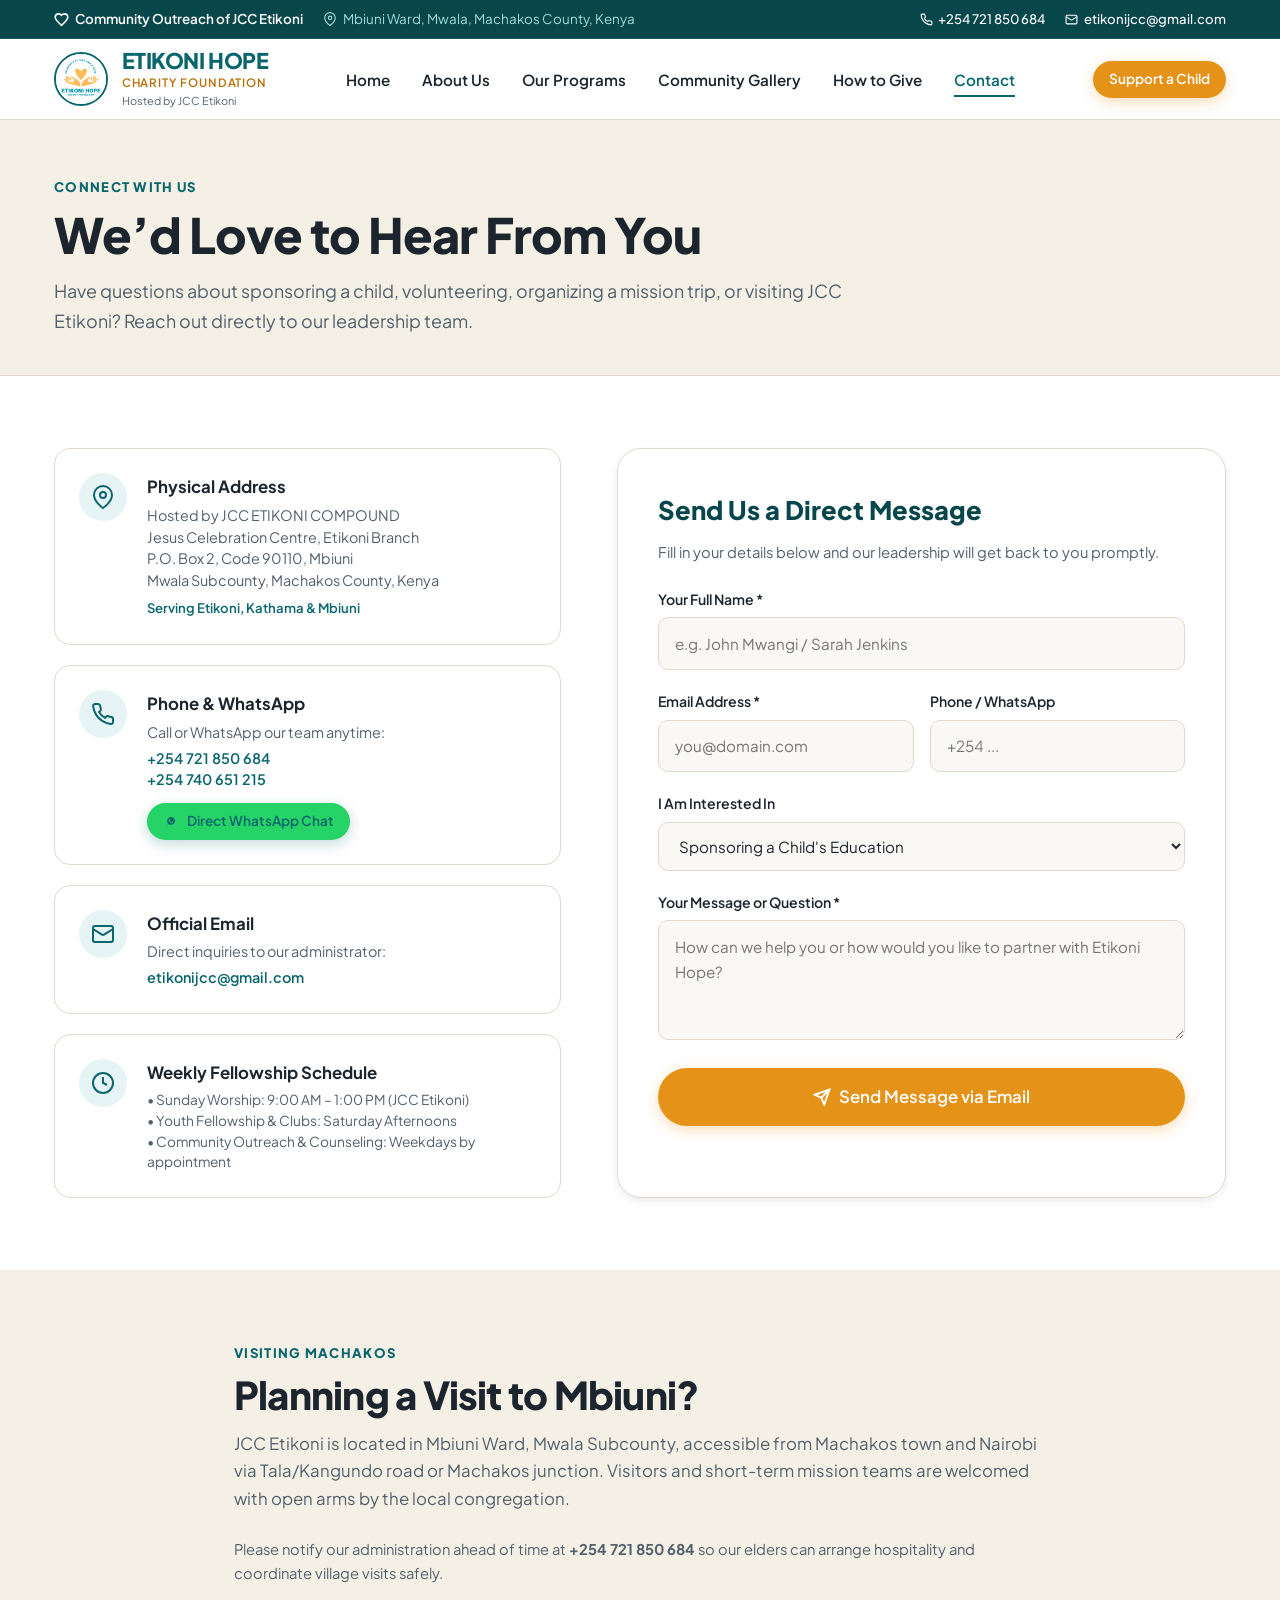
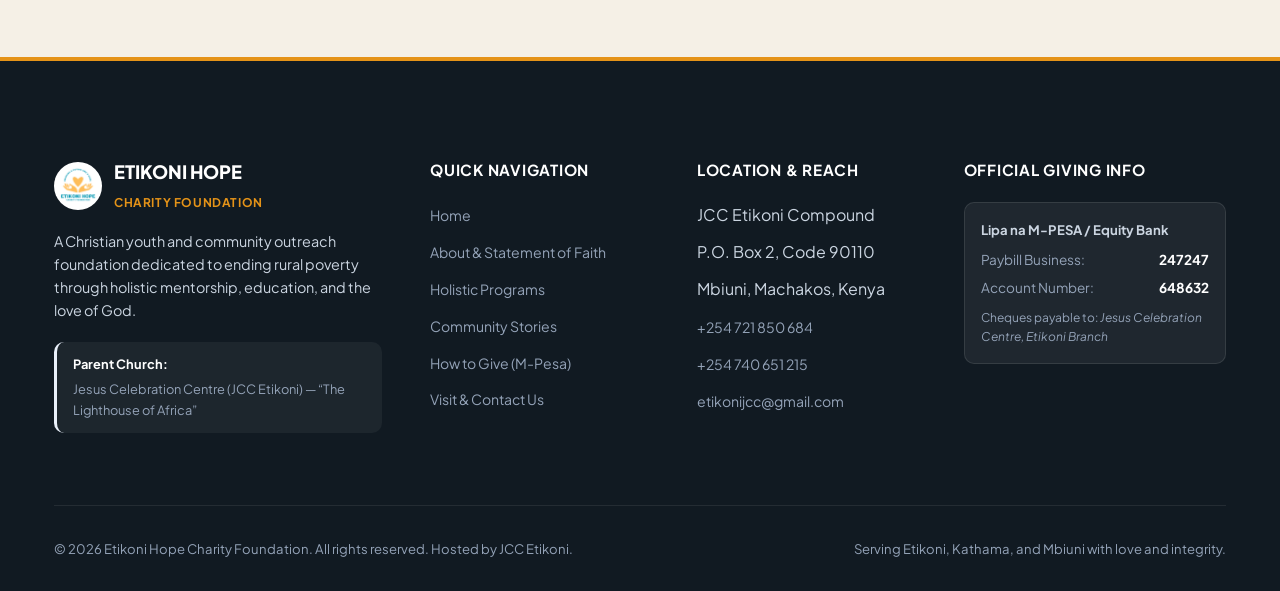
==== commit 7df396b1: "Replace Awana with youth and apply exchange rate 1 USD = 130 KSh" ====
--- a/contact.html
+++ b/contact.html
@@ -147,7 +147,7 @@
                 <strong>Weekly Fellowship Schedule</strong>
                 <p style="font-size:0.86rem; color:var(--color-text-muted);">
                   • Sunday Worship: 9:00 AM – 1:00 PM (JCC Etikoni)<br>
-                  • Awana Youth Clubs: Saturday Afternoons<br>
+                  • Youth Fellowship & Clubs: Saturday Afternoons<br>
                   • Community Outreach & Counseling: Weekdays by appointment
                 </p>
               </div>
